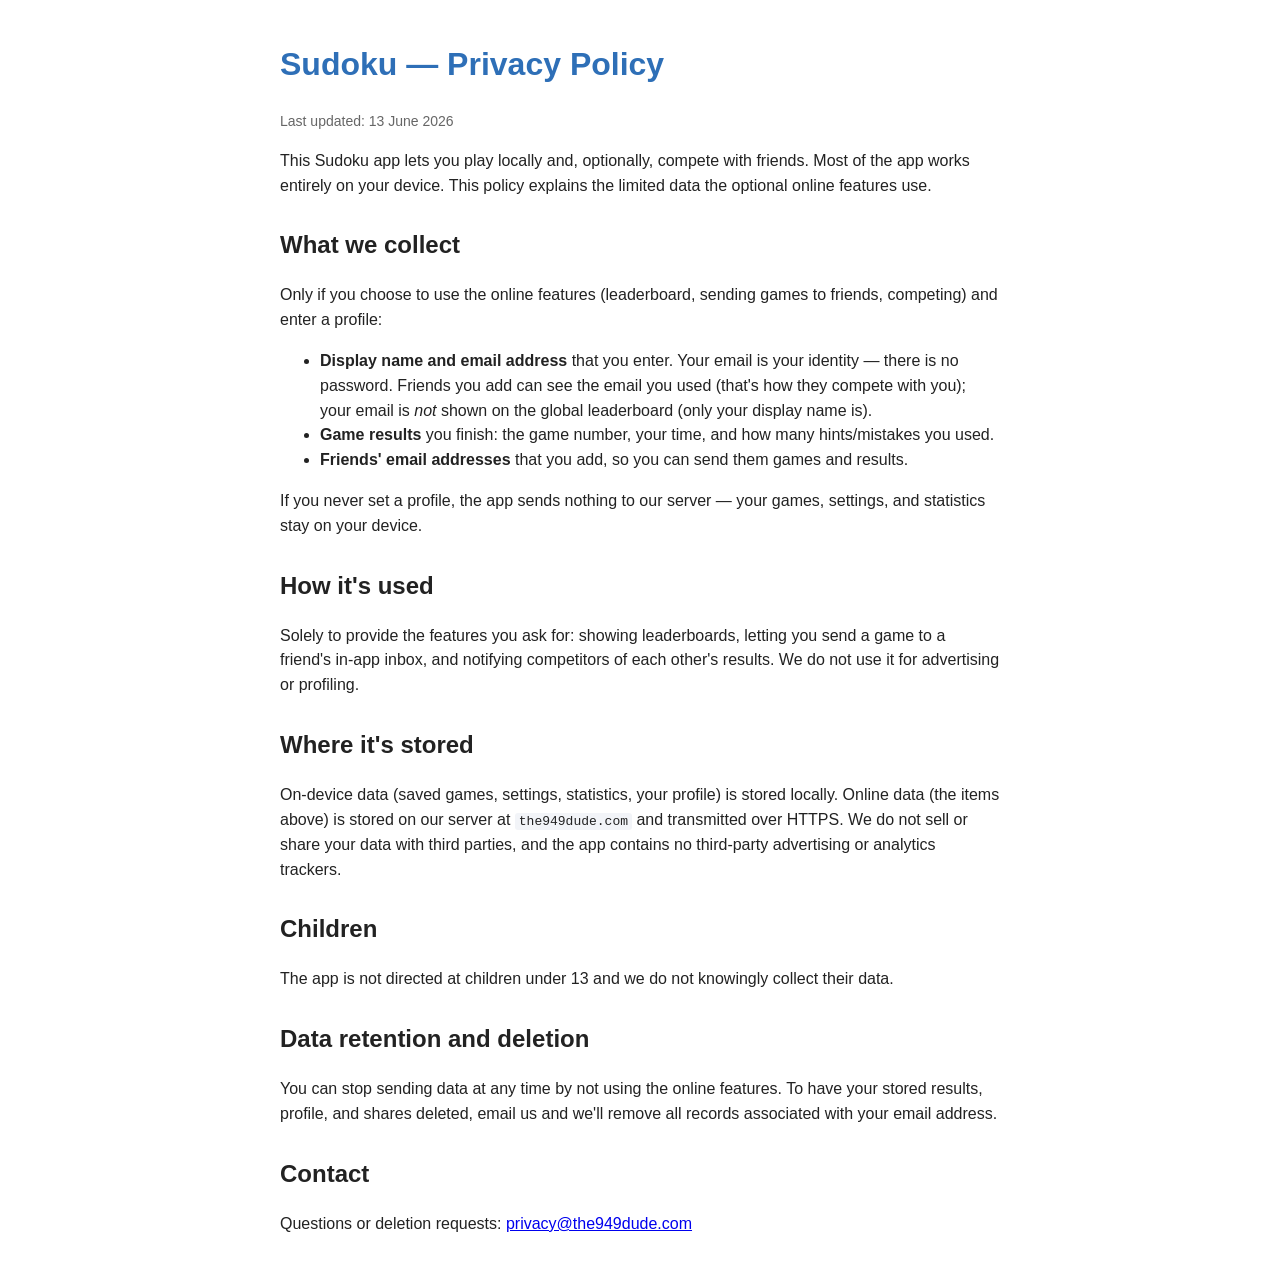
==== server/privacy.html @ 36623c92 "Store-release prep: icon, app name, Android signing, privacy + guides Foundation for distributing on" ====
<!DOCTYPE html>
<html lang="en">
<head>
<meta charset="utf-8">
<meta name="viewport" content="width=device-width, initial-scale=1">
<title>Sudoku — Privacy Policy</title>
<style>
  body { font-family: -apple-system, Arial, sans-serif; max-width: 720px;
         margin: 40px auto; padding: 0 16px; color: #222; line-height: 1.55; }
  h1 { color: #2E6FB7; }
  h2 { margin-top: 28px; }
  code { background: #f2f4f8; padding: 1px 4px; border-radius: 3px; }
  .muted { color: #666; font-size: 14px; }
</style>
</head>
<body>
<h1>Sudoku — Privacy Policy</h1>
<p class="muted">Last updated: 13 June 2026</p>

<p>This Sudoku app lets you play locally and, optionally, compete with friends.
Most of the app works entirely on your device. This policy explains the limited
data the optional online features use.</p>

<h2>What we collect</h2>
<p>Only if you choose to use the online features (leaderboard, sending games to
friends, competing) and enter a profile:</p>
<ul>
  <li><strong>Display name and email address</strong> that you enter. Your email
      is your identity — there is no password. Friends you add can see the email
      you used (that's how they compete with you); your email is <em>not</em>
      shown on the global leaderboard (only your display name is).</li>
  <li><strong>Game results</strong> you finish: the game number, your time, and
      how many hints/mistakes you used.</li>
  <li><strong>Friends' email addresses</strong> that you add, so you can send
      them games and results.</li>
</ul>
<p>If you never set a profile, the app sends nothing to our server — your games,
settings, and statistics stay on your device.</p>

<h2>How it's used</h2>
<p>Solely to provide the features you ask for: showing leaderboards, letting you
send a game to a friend's in‑app inbox, and notifying competitors of each
other's results. We do not use it for advertising or profiling.</p>

<h2>Where it's stored</h2>
<p>On‑device data (saved games, settings, statistics, your profile) is stored
locally. Online data (the items above) is stored on our server at
<code>the949dude.com</code> and transmitted over HTTPS. We do not sell or share
your data with third parties, and the app contains no third‑party advertising or
analytics trackers.</p>

<h2>Children</h2>
<p>The app is not directed at children under 13 and we do not knowingly collect
their data.</p>

<h2>Data retention and deletion</h2>
<p>You can stop sending data at any time by not using the online features. To
have your stored results, profile, and shares deleted, email us and we'll remove
all records associated with your email address.</p>

<h2>Contact</h2>
<p>Questions or deletion requests:
<a href="mailto:privacy@the949dude.com">privacy@the949dude.com</a></p>

</body>
</html>
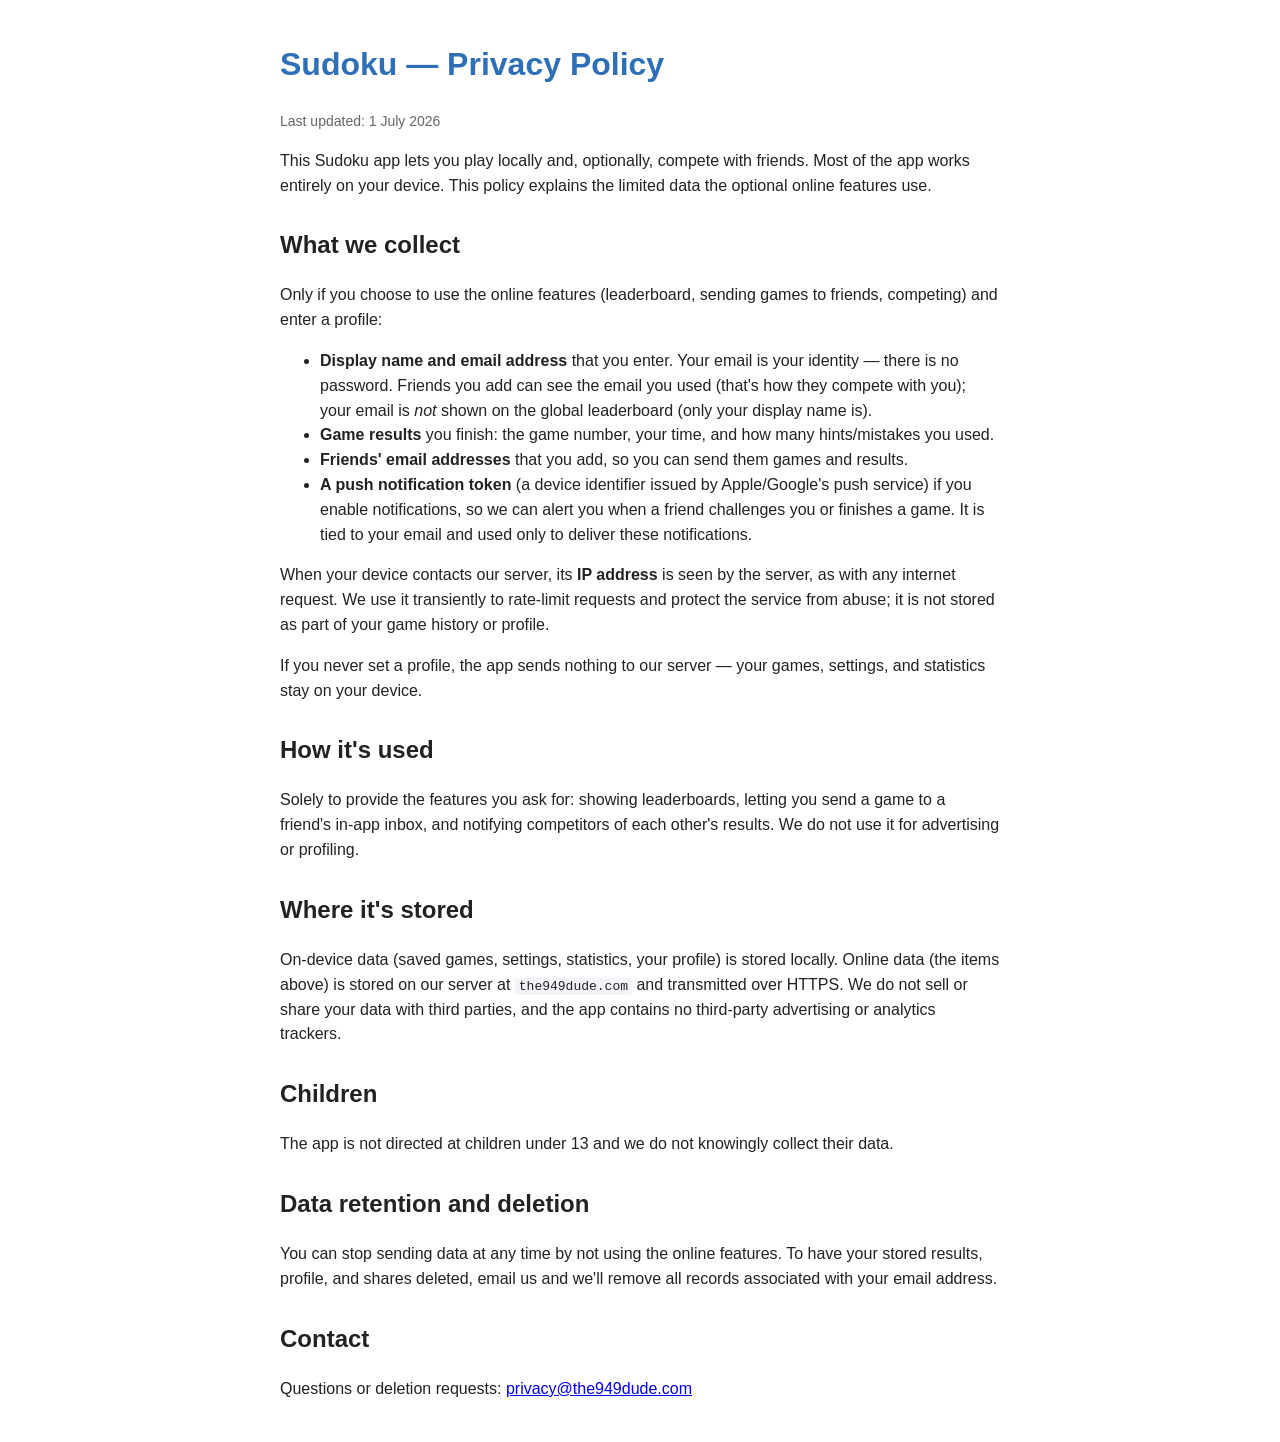
==== commit cccab26f: "Play Store prep: version 1.0.0+2, store docs, privacy policy update - Bump version to 1.0.0+2 for th" ====
--- a/server/privacy.html
+++ b/server/privacy.html
@@ -15,7 +15,7 @@
 </head>
 <body>
 <h1>Sudoku — Privacy Policy</h1>
-<p class="muted">Last updated: 13 June 2026</p>
+<p class="muted">Last updated: 1 July 2026</p>
 
 <p>This Sudoku app lets you play locally and, optionally, compete with friends.
 Most of the app works entirely on your device. This policy explains the limited
@@ -33,7 +33,15 @@
       how many hints/mistakes you used.</li>
   <li><strong>Friends' email addresses</strong> that you add, so you can send
       them games and results.</li>
+  <li><strong>A push notification token</strong> (a device identifier issued by
+      Apple/Google's push service) if you enable notifications, so we can alert
+      you when a friend challenges you or finishes a game. It is tied to your
+      email and used only to deliver these notifications.</li>
 </ul>
+<p>When your device contacts our server, its <strong>IP address</strong> is seen
+by the server, as with any internet request. We use it transiently to rate‑limit
+requests and protect the service from abuse; it is not stored as part of your
+game history or profile.</p>
 <p>If you never set a profile, the app sends nothing to our server — your games,
 settings, and statistics stay on your device.</p>
 
